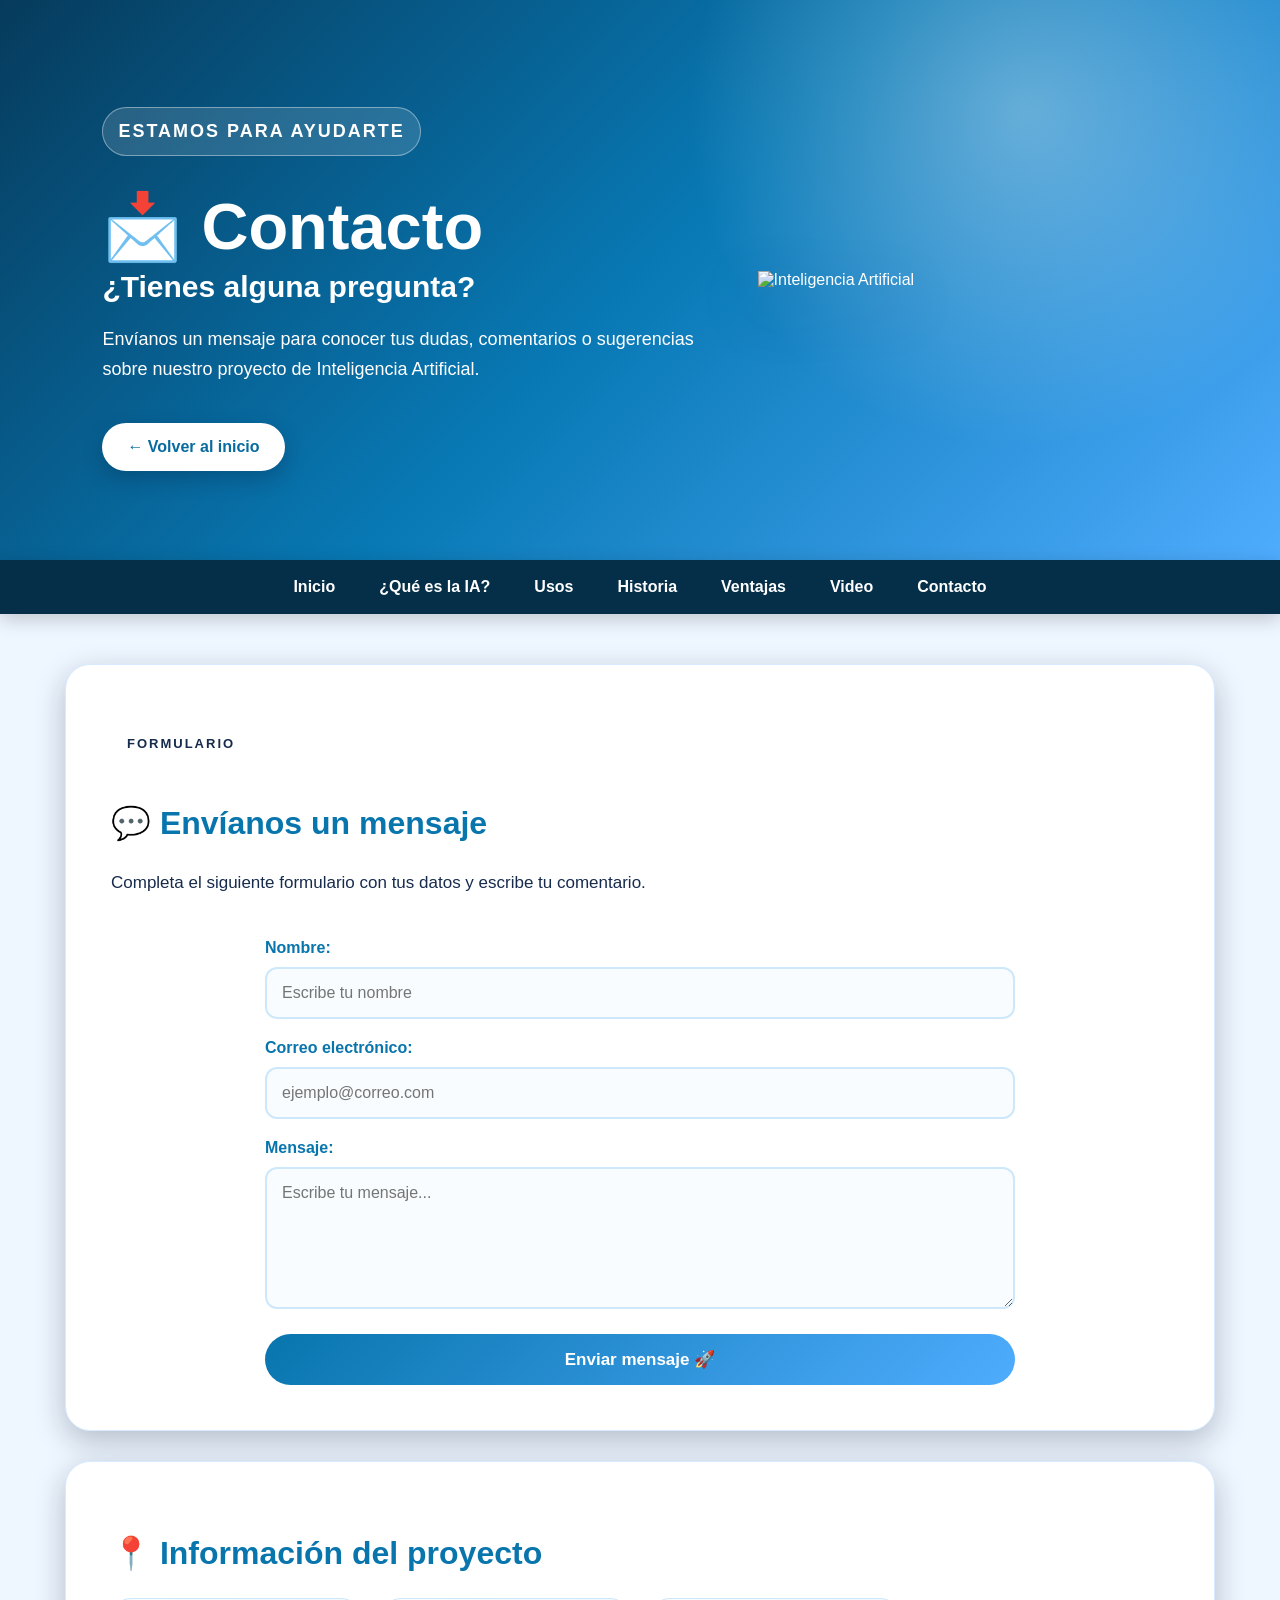
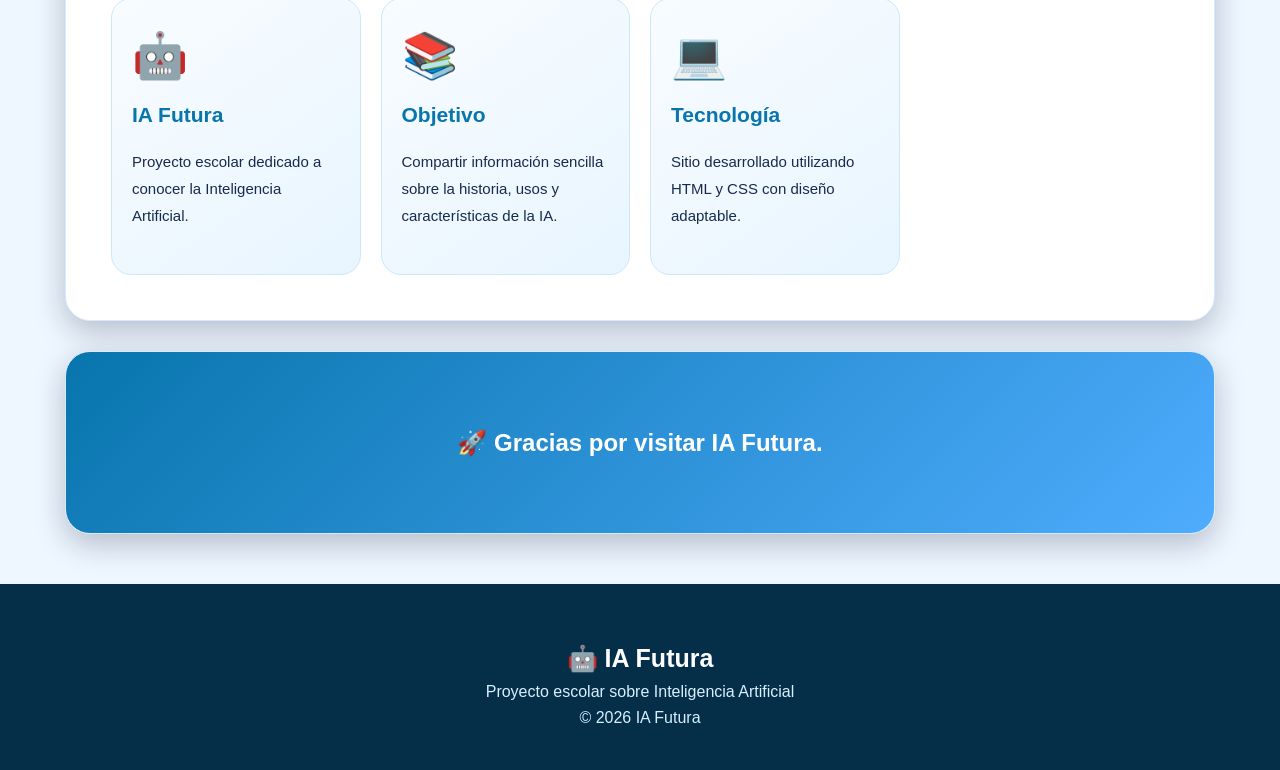
==== contacto.html @ b6ea7e3e "Add files via upload" ====
<!DOCTYPE html>
<html lang="es">

<head>
    <meta charset="UTF-8">
    <meta name="viewport" content="width=device-width, initial-scale=1.0">

    <title>Contacto | IA Futura</title>

    <link rel="stylesheet" href="estilos.css">
</head>

<body>

    <!-- ENCABEZADO -->

    <header class="hero">

        <div class="hero-text">

            <p class="etiqueta">ESTAMOS PARA AYUDARTE</p>

            <h1>📩 Contacto</h1>

            <h2>¿Tienes alguna pregunta?</h2>

            <p>
                Envíanos un mensaje para conocer tus dudas,
                comentarios o sugerencias sobre nuestro proyecto
                de Inteligencia Artificial.
            </p>

            <a href="index.html" class="boton">
                ← Volver al inicio
            </a>

        </div>

        <div class="hero-image">

            <img src="imagenes/Imagen-IA.png"
                 alt="Inteligencia Artificial">

        </div>

    </header>


    <!-- MENÚ -->

    <nav>

        <a href="index.html">Inicio</a>

        <a href="que-es.html">¿Qué es la IA?</a>

        <a href="usos.html">Usos</a>

        <a href="historia.html">Historia</a>

        <a href="ventajas.html">Ventajas</a>

        <a href="video.html">Video</a>

        <a href="contacto.html">Contacto</a>

    </nav>


    <!-- CONTENIDO -->

    <main>

        <section>

            <p class="etiqueta">FORMULARIO</p>

            <h2>💬 Envíanos un mensaje</h2>

            <p>
                Completa el siguiente formulario con tus datos
                y escribe tu comentario.
            </p>


            <form action="https://formspree.io/f/mrpbooja" method="POST">

                <label for="nombre">Nombre:</label>

                <input
                    type="text"
                    id="nombre"
                    name="nombre"
                    placeholder="Escribe tu nombre"
                    required>


                <label for="correo">Correo electrónico:</label>

                <input
                    type="email"
                    id="correo"
                    name="correo"
                    placeholder="ejemplo@correo.com"
                    required>


                <label for="mensaje">Mensaje:</label>

                <textarea
                    id="mensaje"
                    name="mensaje"
                    rows="6"
                    placeholder="Escribe tu mensaje..."
                    required></textarea>


                <button type="submit">
                    Enviar mensaje 🚀
                </button>

            </form>

        </section>


        <section>

            <h2>📍 Información del proyecto</h2>

            <div class="tarjetas">

                <div class="tarjeta">

                    <div class="icono">🤖</div>

                    <h3>IA Futura</h3>

                    <p>
                        Proyecto escolar dedicado a conocer
                        la Inteligencia Artificial.
                    </p>

                </div>


                <div class="tarjeta">

                    <div class="icono">📚</div>

                    <h3>Objetivo</h3>

                    <p>
                        Compartir información sencilla sobre
                        la historia, usos y características de la IA.
                    </p>

                </div>


                <div class="tarjeta">

                    <div class="icono">💻</div>

                    <h3>Tecnología</h3>

                    <p>
                        Sitio desarrollado utilizando HTML y CSS
                        con diseño adaptable.
                    </p>

                </div>

            </div>

        </section>


        <section class="frase">

            <p>
                🚀 Gracias por visitar IA Futura.
            </p>

        </section>

    </main>


    <!-- PIE DE PÁGINA -->

    <footer>

        <h3>🤖 IA Futura</h3>

        <p>
            Proyecto escolar sobre Inteligencia Artificial
        </p>

        <p>
            © 2026 IA Futura
        </p>

    </footer>


</body>

</html>
---- estilos.css ----
* {
    box-sizing: border-box;
}

html {
    scroll-behavior: smooth;
}

body {
    margin: 0;
    font-family: Arial, sans-serif;
    background: #eef6ff;
    color: #172b4d;
}


/* =========================
   ENCABEZADO
========================= */

.hero {
    min-height: 520px;
    padding: 70px 8%;
    display: flex;
    align-items: center;
    justify-content: space-between;
    gap: 50px;

    background:
        radial-gradient(circle at 80% 20%, #ffffff55, transparent 30%),
        linear-gradient(135deg, #063b5c, #0879b5, #4facfe);

    color: white;
}

.hero-text {
    max-width: 600px;
}

.etiqueta {
    display: inline-block;
    padding: 8px 15px;
    border-radius: 30px;
    background: #ffffff22;
    border: 1px solid #ffffff66;
    font-size: 13px;
    font-weight: bold;
    letter-spacing: 2px;
}

.hero h1 {
    font-size: 65px;
    margin: 15px 0 5px;
}

.hero h2 {
    font-size: 30px;
    margin: 0 0 20px;
}

.hero p {
    font-size: 18px;
    line-height: 1.7;
}

.hero-image {
    width: 420px;
    height: 420px;
    display: flex;
    align-items: center;
    justify-content: center;
}

.hero-image img {
    width: 100%;
    max-height: 420px;
    object-fit: contain;

    filter: drop-shadow(0 20px 30px #001f3f66);

    transition: transform 0.4s ease;
}

.hero-image img:hover {
    transform: scale(1.05) rotate(2deg);
}


/* =========================
   BOTÓN
========================= */

.boton {
    display: inline-block;
    margin-top: 20px;
    padding: 15px 25px;

    background: white;
    color: #086b9f;

    text-decoration: none;
    font-weight: bold;

    border-radius: 30px;

    box-shadow: 0 8px 20px #001f3f44;

    transition: 0.3s;
}

.boton:hover {
    transform: translateY(-4px);
    box-shadow: 0 12px 25px #001f3f66;
}


/* =========================
   MENÚ
========================= */

nav {
    position: sticky;
    top: 0;
    z-index: 100;

    display: flex;
    justify-content: center;
    flex-wrap: wrap;

    background: #052f49;
    box-shadow: 0 5px 20px #0003;
}

nav a {
    color: white;
    text-decoration: none;

    padding: 18px 22px;

    font-weight: bold;

    transition: 0.3s;
}

nav a:hover {
    background: #0b6fa4;
}


/* =========================
   CONTENIDO
========================= */

main {
    width: 90%;
    max-width: 1150px;
    margin: 50px auto;
}

section {
    background: white;

    padding: 45px;

    margin-bottom: 30px;

    border-radius: 25px;

    box-shadow: 0 10px 30px #1234;

    border: 1px solid #d7eaff;
}

section h2 {
    color: #0875ad;
    font-size: 32px;
}

section p {
    font-size: 17px;
    line-height: 1.8;
}


/* =========================
   BIENVENIDA
========================= */

.bienvenida {
    text-align: center;
}

.bienvenida .etiqueta {
    color: #0875ad;
    background: #e4f4ff;
    border: none;
}

.bienvenida h2 {
    font-size: 38px;
}


/* =========================
   TARJETAS
========================= */

.titulo-centro {
    text-align: center;
    margin-bottom: 35px;
}

.tarjetas {
    display: grid;

    grid-template-columns:
        repeat(4, 1fr);

    gap: 20px;
}

.tarjeta {
    display: block;

    padding: 30px 20px;

    background: linear-gradient(
        145deg,
        #f8fcff,
        #e8f5ff
    );

    border: 1px solid #cce8fa;

    border-radius: 20px;

    text-decoration: none;

    color: #172b4d;

    transition: 0.3s;
}

.tarjeta:hover {
    transform: translateY(-8px);

    box-shadow:
        0 15px 30px #0875ad33;

    border-color: #4facfe;
}

.tarjeta h3 {
    color: #0875ad;
    font-size: 21px;
}

.tarjeta p {
    font-size: 15px;
}

.icono {
    font-size: 45px;
}


/* =========================
   FRASE
========================= */

.frase {
    text-align: center;

    background:
        linear-gradient(
            135deg,
            #0875ad,
            #4facfe
        );

    color: white;
}

.frase p {
    font-size: 24px;
    font-weight: bold;
}


/* =========================
   FOOTER
========================= */

footer {
    text-align: center;

    background: #052f49;

    color: white;

    padding: 35px 20px;
}

footer h3 {
    font-size: 25px;
    margin-bottom: 10px;
}

footer p {
    margin: 8px;
    color: #d9efff;
}


/* =========================
   CELULAR
========================= */

@media (max-width: 850px) {

    .hero {
        flex-direction: column;
        text-align: center;
        padding: 55px 25px;
    }

    .hero h1 {
        font-size: 48px;
    }

    .hero h2 {
        font-size: 25px;
    }

    .hero-image {
        width: 300px;
        height: 300px;
    }

    .tarjetas {
        grid-template-columns: repeat(2, 1fr);
    }

}


@media (max-width: 600px) {

    nav {
        position: static;
        flex-direction: column;
        text-align: center;
    }

    nav a {
        padding: 13px;
    }

    main {
        width: 94%;
        margin: 25px auto;
    }

    section {
        padding: 25px;
    }

    .hero {
        min-height: auto;
    }

    .hero h1 {
        font-size: 40px;
    }

    .hero h2 {
        font-size: 22px;
    }

    .hero p {
        font-size: 16px;
    }

    .hero-image {
        width: 240px;
        height: 240px;
    }

    .tarjetas {
        grid-template-columns: 1fr;
    }

    .bienvenida h2 {
        font-size: 28px;
    }

    .frase p {
        font-size: 19px;
    }

}
 /* =========================
   FORMULARIO DE CONTACTO
========================= */

form {
    max-width: 750px;
    margin: 30px auto 0;
    display: flex;
    flex-direction: column;
    gap: 10px;
}

form label {
    margin-top: 10px;
    font-weight: bold;
    color: #0875ad;
}

form input,
form textarea {
    width: 100%;
    padding: 15px;

    border: 2px solid #cce8fa;
    border-radius: 12px;

    background: #f8fcff;
    color: #172b4d;

    font-family: Arial, sans-serif;
    font-size: 16px;

    outline: none;

    transition: 0.3s;
}

form input:focus,
form textarea:focus {
    border-color: #4facfe;

    box-shadow:
        0 0 0 4px #4facfe22;
}

form textarea {
    resize: vertical;
}

form button {
    margin-top: 15px;

    padding: 15px 25px;

    border: none;
    border-radius: 30px;

    background: linear-gradient(
        135deg,
        #0875ad,
        #4facfe
    );

    color: white;

    font-size: 17px;
    font-weight: bold;

    cursor: pointer;

    transition: 0.3s;
}

form button:hover {
    transform: translateY(-3px);

    box-shadow:
        0 10px 20px #0875ad44;
}
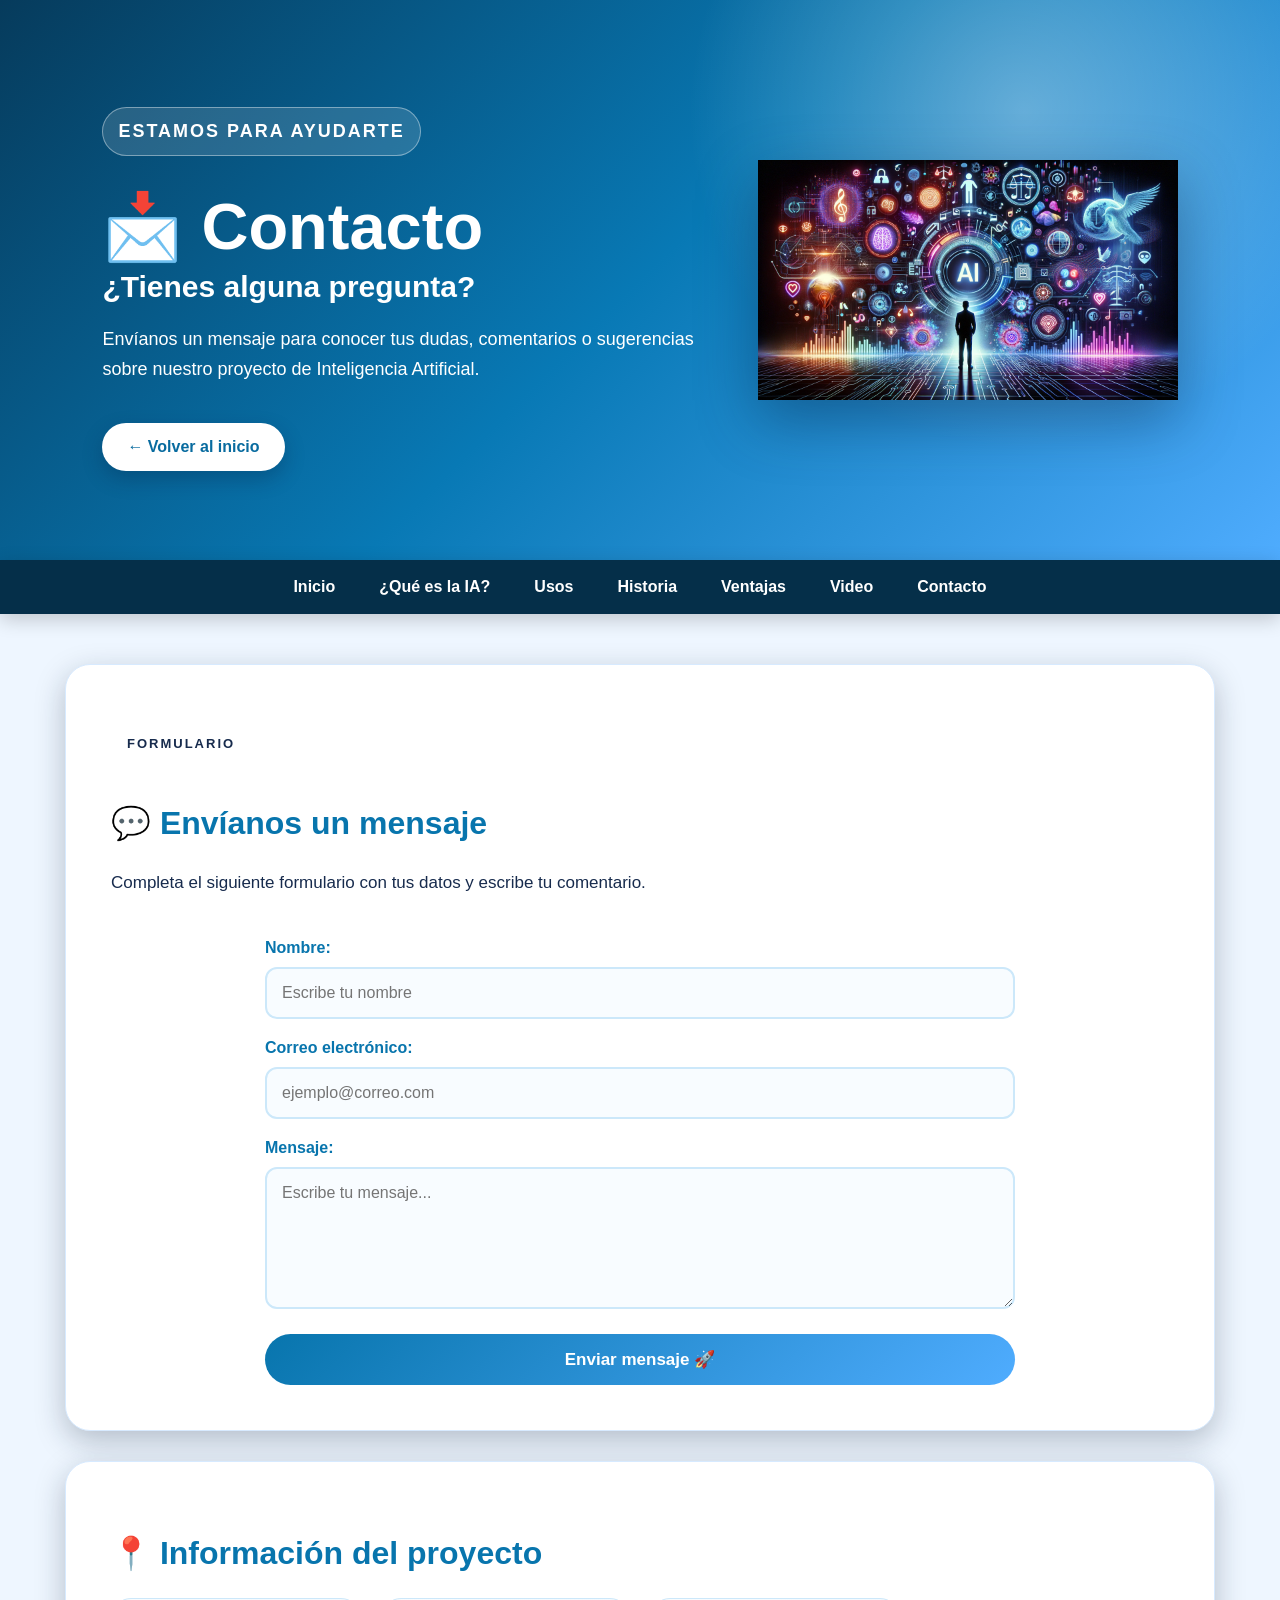
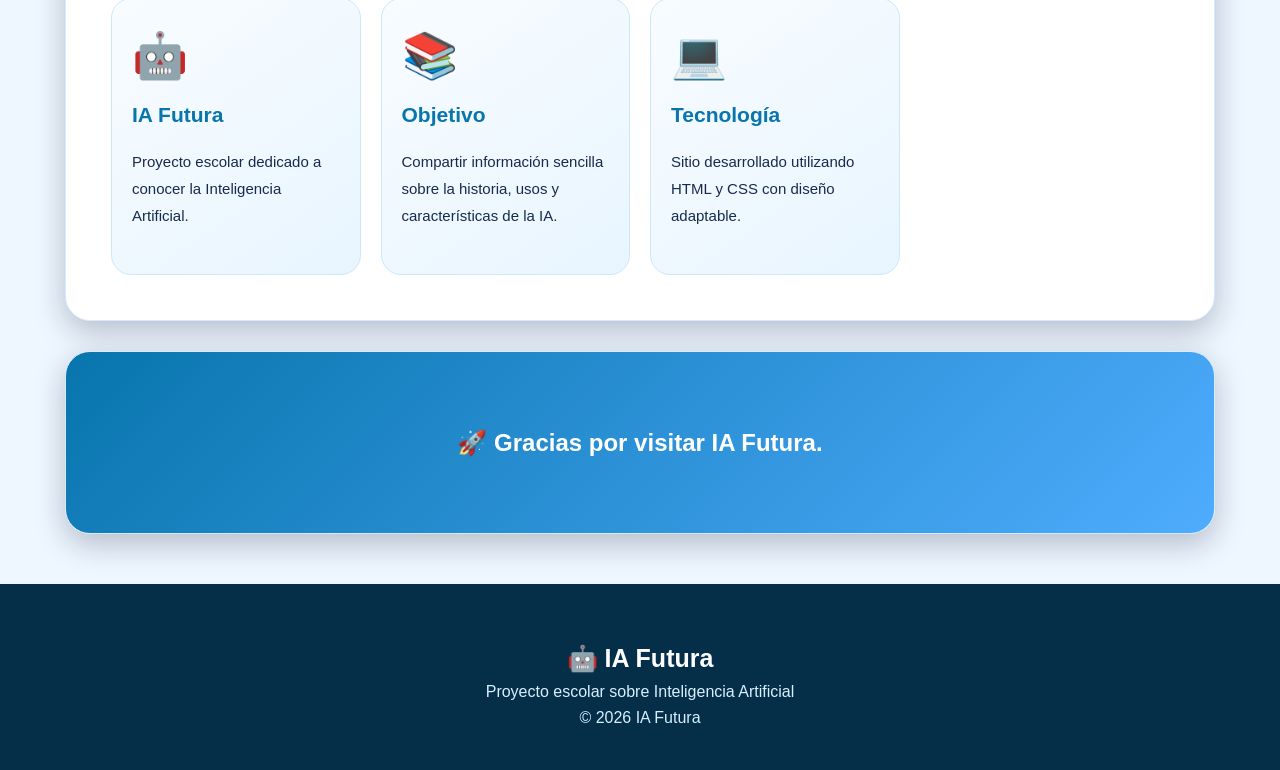
==== commit c15a963d: "Update contacto.html" ====
--- a/contacto.html
+++ b/contacto.html
@@ -38,7 +38,7 @@
 
         <div class="hero-image">
 
-            <img src="imagenes/Imagen-IA.png"
+            <img src="Imagen-IA.png"
                  alt="Inteligencia Artificial">
 
         </div>
@@ -206,4 +206,4 @@
 
 </body>
 
-</html>+</html>
